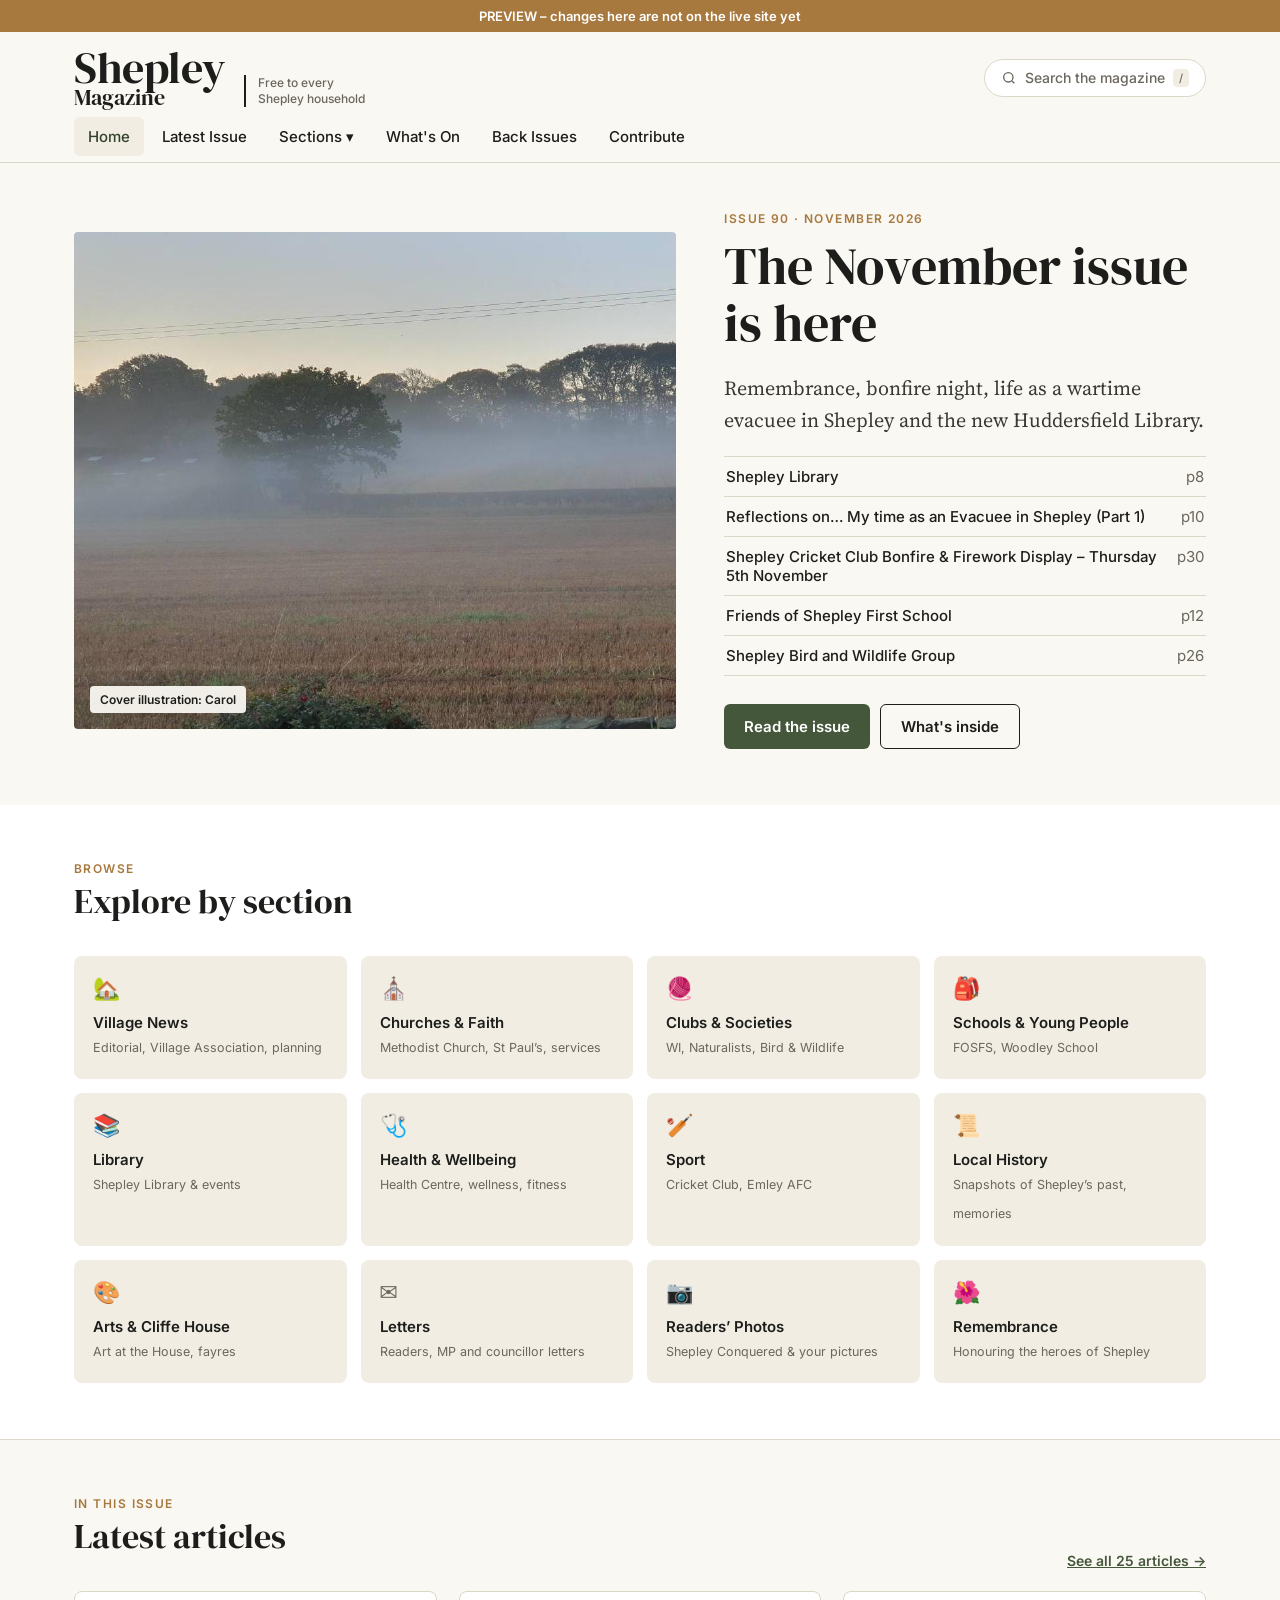
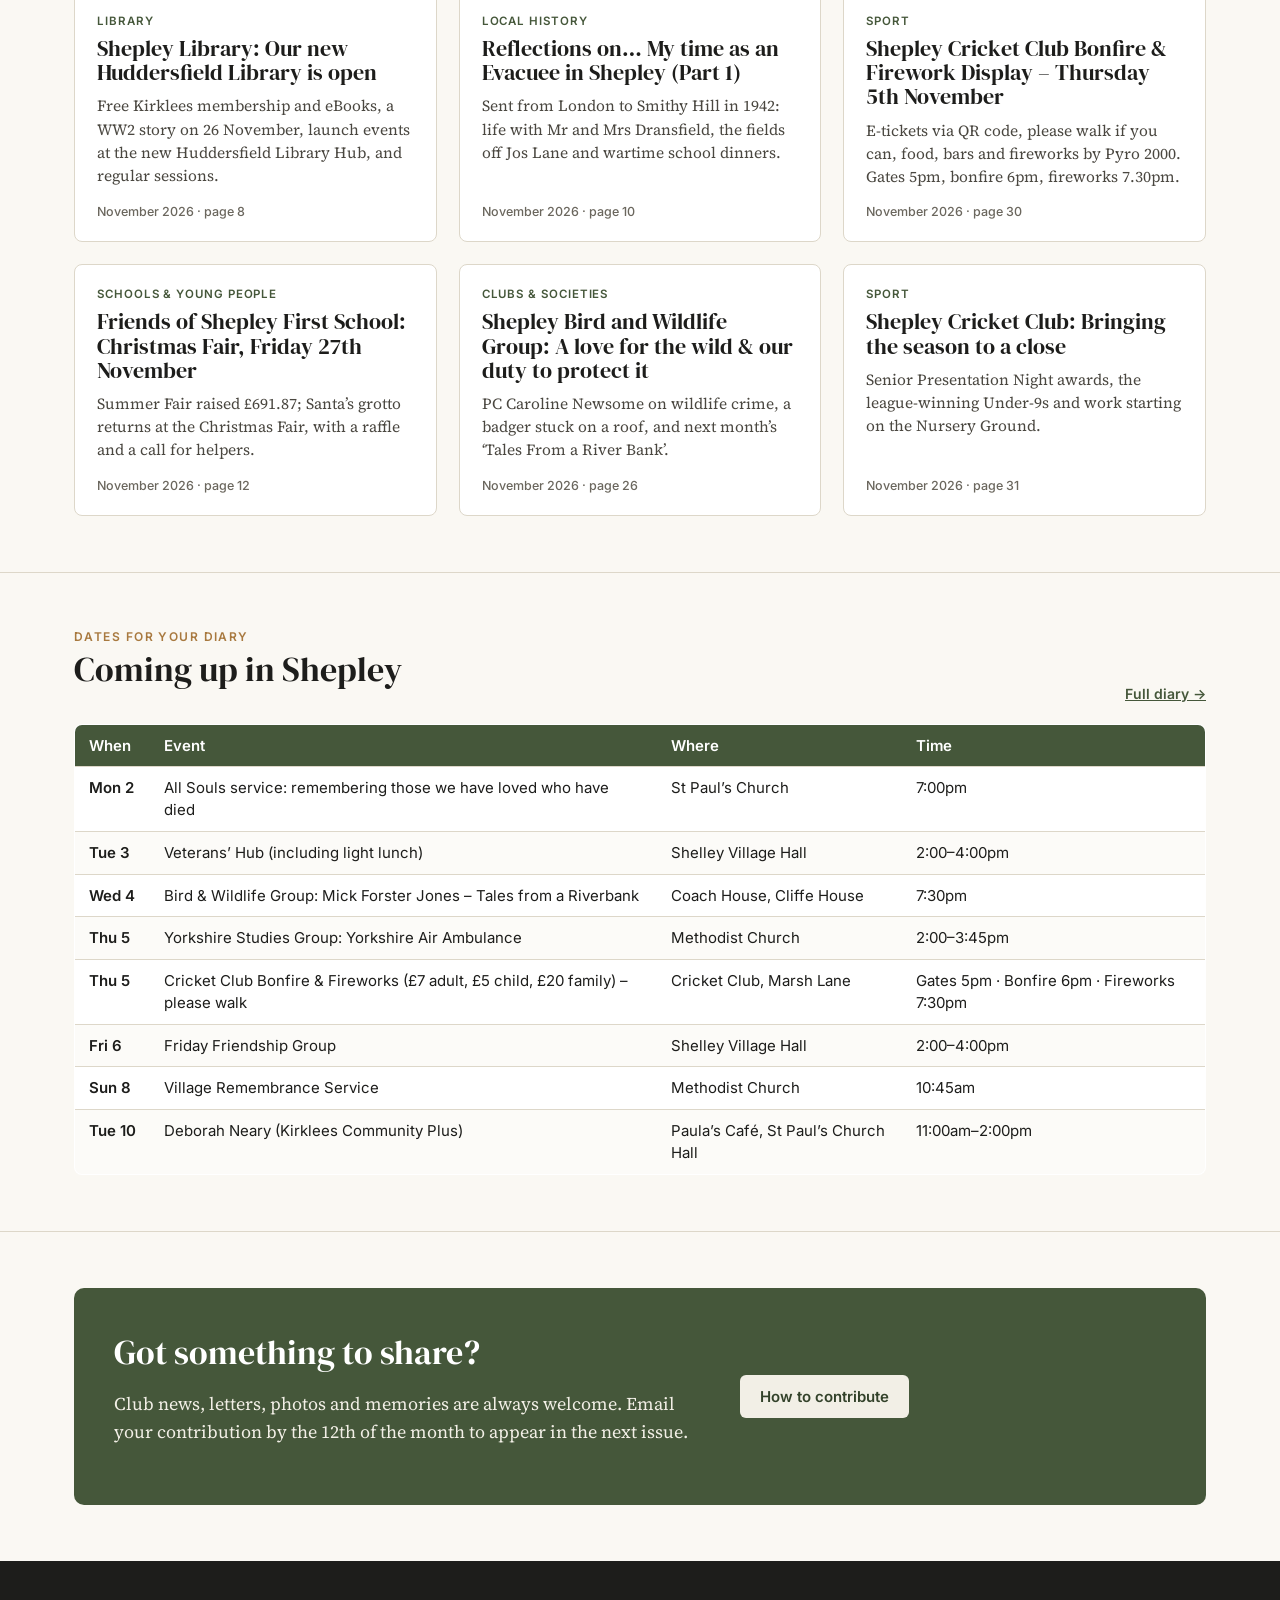
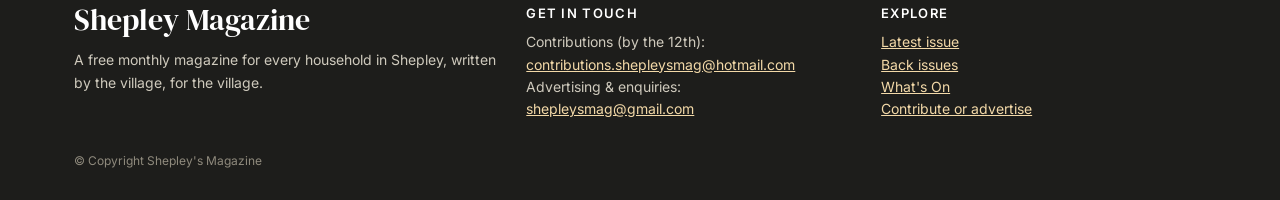
==== preview/index.html @ e67d082a "Launch the Shepley Magazine website with the November 2026 issue Co-Authored-By: Claude Opus 5.5 <no" ====
<!DOCTYPE html>
<html lang="en-GB">
<head>
<meta charset="utf-8">
<meta name="viewport" content="width=device-width, initial-scale=1">
<title>PREVIEW – Shepley Magazine</title>
<meta name="robots" content="noindex">
<meta name="description" content="Shepley Magazine – the free monthly magazine for every household in Shepley. Read the latest issue, browse by section, search every article and see what's on in the village.">
<link rel="preconnect" href="https://fonts.googleapis.com">
<link rel="preconnect" href="https://fonts.gstatic.com" crossorigin>
<link href="https://fonts.googleapis.com/css2?family=DM+Serif+Display&family=Source+Serif+4:opsz,wght@8..60,400;8..60,600&family=Inter:wght@400;500;600&display=swap" rel="stylesheet">
<link rel="stylesheet" href="../assets/site.css">
<script>window.SITE_BASE = '../'; window.SITE_PREVIEW = true;</script>
</head>
<body>
<a class="skip" href="#app">Skip to content</a>
<header class="site">
  <div class="wrap">
    <div class="head-row">
      <a class="mast" href="#home">
        <div class="name">Shepley<small>Magazine</small></div>
        <div class="meta">Free to every<br>Shepley household</div>
      </a>
      <div class="head-tools">
        <button class="search-btn" id="openSearch" aria-label="Search the magazine">
          <svg width="16" height="16" viewBox="0 0 24 24" fill="none" stroke="currentColor" stroke-width="2" aria-hidden="true"><circle cx="11" cy="11" r="7"/><path d="m20 20-3.5-3.5"/></svg>
          <span class="lbl">Search the magazine</span><kbd>/</kbd>
        </button>
        <button class="burger" id="burger" aria-label="Menu">☰</button>
      </div>
    </div>
    <nav class="main" id="nav" aria-label="Main">
      <a href="#home" data-r="home">Home</a>
      <a href="#latest-issue" data-r="latest-issue">Latest Issue</a>
      <div class="dd" id="dd">
        <button id="ddBtn" aria-expanded="false" aria-controls="ddPanel">Sections ▾</button>
        <div class="dd-panel" id="ddPanel"></div>
      </div>
      <a href="#whats-on" data-r="whats-on">What's On</a>
      <a href="#archive" data-r="archive">Back Issues</a>
      <a href="#contribute" data-r="contribute">Contribute</a>
    </nav>
  </div>
</header>

<main id="app"><div class="wrap" style="padding:80px 24px;font-family:Inter,sans-serif;color:#6b675e">Loading…</div></main>

<footer class="site" id="footer"></footer>

<div class="overlay" id="overlay" aria-hidden="true">
  <div class="sbox" role="dialog" aria-label="Search">
    <div class="top">
      <svg width="20" height="20" viewBox="0 0 24 24" fill="none" stroke="#6b675e" stroke-width="2" aria-hidden="true"><circle cx="11" cy="11" r="7"/><path d="m20 20-3.5-3.5"/></svg>
      <input id="q" placeholder="Search articles, clubs, events… e.g. bonfire, library, cricket" autocomplete="off" aria-label="Search">
      <button class="x" id="closeSearch">Esc</button>
    </div>
    <div class="sfilters" id="sfilters"></div>
    <div class="sresults" id="sresults"></div>
    <div class="shint">↑ ↓ to move · Enter to open · Searches every article and every page of every issue</div>
  </div>
</div>

<script src="../assets/site.js"></script>
</body>
</html>
---- assets/site.css ----
:root{
  --paper:#faf8f3; --paper2:#f1ede3; --ink:#1d1d1b; --muted:#6b675e; --line:#ddd7c9;
  --green:#45573a; --green-d:#33422a; --gold:#a8793f; --white:#fff;
  --serif:'DM Serif Display',Georgia,serif; --body:'Source Serif 4',Georgia,serif; --sans:'Inter',system-ui,sans-serif;
}
*{box-sizing:border-box}
html{scroll-behavior:smooth}
body{margin:0;background:var(--paper);color:var(--ink);font-family:var(--body);font-size:18px;line-height:1.6}
a{color:var(--green)}
img{max-width:100%;display:block}
.wrap{max-width:1180px;margin:0 auto;padding:0 24px}

/* Header */
header.site{background:var(--paper);border-bottom:1px solid var(--line);position:sticky;top:0;z-index:40}
.head-row{display:flex;align-items:center;justify-content:space-between;gap:20px;padding:16px 0 10px}
.mast{display:flex;align-items:flex-end;gap:18px;text-decoration:none;color:var(--ink)}
.mast .name{font-family:var(--serif);font-size:44px;line-height:.9;letter-spacing:-.5px}
.mast .name small{display:block;font-size:22px;letter-spacing:0}
.mast .meta{border-left:2px solid var(--ink);padding-left:12px;font:500 12px/1.35 var(--sans);color:var(--muted)}
.head-tools{display:flex;gap:10px;align-items:center}
.search-btn{display:flex;align-items:center;gap:8px;border:1px solid var(--line);background:var(--white);border-radius:999px;padding:9px 16px;font:500 14px var(--sans);color:var(--muted);cursor:pointer;min-width:220px}
.search-btn:hover{border-color:var(--green)}
.search-btn kbd{margin-left:auto;font:500 11px var(--sans);background:var(--paper2);border-radius:4px;padding:2px 6px}
.burger{display:none;border:1px solid var(--line);background:var(--white);border-radius:8px;padding:8px 10px;cursor:pointer}
nav.main{display:flex;gap:4px;padding-bottom:6px;font:500 15px var(--sans)}
nav.main > a, nav.main .dd > button{color:var(--ink);text-decoration:none;padding:10px 14px;border-radius:6px;background:none;border:0;font:inherit;cursor:pointer;display:flex;align-items:center;gap:6px}
nav.main > a:hover, nav.main .dd > button:hover, nav.main a.active{background:var(--paper2)}
nav.main a.active{color:var(--green-d)}
nav.main .dd > button.active{background:var(--paper2);color:var(--green-d)}
.dd{position:relative}
.dd-panel{display:none;position:absolute;left:0;top:100%;background:var(--white);border:1px solid var(--line);border-radius:10px;box-shadow:0 18px 40px rgba(0,0,0,.10);padding:18px;width:640px;grid-template-columns:1fr 1fr;gap:4px 18px;z-index:50}
.dd.open .dd-panel{display:grid}
.dd-panel a{display:block;text-decoration:none;color:var(--ink);padding:8px 10px;border-radius:6px}
.dd-panel a:hover{background:var(--paper2)}
.dd-panel a b{display:block;font:600 14px var(--sans)}
.dd-panel a span{display:block;font:400 12.5px/1.35 var(--sans);color:var(--muted)}

/* Generic */
main{min-height:70vh}
.eyebrow{font:600 12px var(--sans);letter-spacing:.12em;text-transform:uppercase;color:var(--gold)}
h1,h2,h3{font-family:var(--serif);font-weight:400;line-height:1.1;margin:.2em 0 .4em}
h1{font-size:52px} h2{font-size:34px} h3{font-size:23px}
.btn{display:inline-flex;align-items:center;gap:8px;background:var(--green);color:#fff;text-decoration:none;border:0;border-radius:6px;padding:12px 20px;font:600 15px var(--sans);cursor:pointer}
.btn:hover{background:var(--green-d)}
.btn.ghost{background:transparent;color:var(--ink);border:1px solid var(--ink)}
.btn.ghost:hover{background:var(--ink);color:#fff}
section.block{padding:56px 0;border-bottom:1px solid var(--line)}
.section-head{display:flex;justify-content:space-between;align-items:end;gap:20px;margin-bottom:22px}
.section-head a{font:600 14px var(--sans)}

/* Hero */
.hero{display:grid;grid-template-columns:1.25fr 1fr;gap:48px;align-items:center;padding:48px 0 56px}
.hero-img{position:relative;border-radius:4px;overflow:hidden;aspect-ratio:4/3.3;background:#ccc}
.hero-img img{width:100%;height:100%;object-fit:cover}
.hero-img .tag{position:absolute;left:16px;bottom:16px;background:rgba(250,248,243,.94);font:600 12px var(--sans);padding:6px 10px;border-radius:4px}
.hero p.lede{font-size:20px;color:#3b3934}
.featured{list-style:none;padding:0;margin:20px 0 28px;border-top:1px solid var(--line)}
.featured li{border-bottom:1px solid var(--line)}
.featured a{display:flex;justify-content:space-between;gap:12px;padding:10px 2px;text-decoration:none;color:var(--ink);font:500 15px var(--sans)}
.featured a:hover{color:var(--green)}
.featured em{font-style:normal;color:var(--muted);font-weight:400}
.hero .actions{display:flex;gap:10px;flex-wrap:wrap}

/* Cards */
.grid{display:grid;grid-template-columns:repeat(3,1fr);gap:22px}
.card{background:var(--white);border:1px solid var(--line);border-radius:8px;padding:22px;text-decoration:none;color:var(--ink);display:flex;flex-direction:column;gap:6px;transition:transform .15s, box-shadow .15s}
.card:hover{transform:translateY(-2px);box-shadow:0 10px 24px rgba(0,0,0,.07)}
.card .cat{font:600 11.5px var(--sans);letter-spacing:.08em;text-transform:uppercase;color:var(--green)}
.card h3{margin:2px 0 4px;font-size:22px}
.card p{margin:0;font-size:15.5px;color:#4a4740;line-height:1.5}
.card .foot{margin-top:auto;padding-top:10px;font:500 12.5px var(--sans);color:var(--muted)}
.sec-tiles{display:grid;grid-template-columns:repeat(4,1fr);gap:14px}
.sec-tile{background:var(--paper2);border-radius:8px;padding:18px;text-decoration:none;color:var(--ink);border:1px solid transparent}
.sec-tile:hover{border-color:var(--green);background:#ebe6d8}
.sec-tile .ico{font-size:22px}
.sec-tile b{display:block;font:600 15px var(--sans);margin-top:8px}
.sec-tile span{font:400 12.5px var(--sans);color:var(--muted)}

/* Diary */
table.diary{width:100%;border-collapse:collapse;font:400 15px/1.45 var(--sans);background:var(--white);border:1px solid var(--line);border-radius:8px;overflow:hidden}
.diary th{text-align:left;background:var(--green);color:#fff;font-weight:600;padding:10px 14px}
.diary td{padding:10px 14px;border-top:1px solid var(--line);vertical-align:top}
.diary td:first-child{white-space:nowrap;font-weight:600}
.diary tr:nth-child(even) td{background:#fcfbf8}
.tabs{display:flex;gap:6px;margin-bottom:16px}
.tabs button{font:600 14px var(--sans);border:1px solid var(--line);background:var(--white);padding:8px 14px;border-radius:999px;cursor:pointer}
.tabs button.on{background:var(--ink);color:#fff;border-color:var(--ink)}

/* Contribute band */
.band{background:var(--green);color:#f2efe6;border-radius:10px;padding:40px;display:grid;grid-template-columns:1.4fr 1fr;gap:30px;align-items:center}
.band h2{color:#fff}
.band .btn{background:#f2efe6;color:var(--green-d)}

/* Article */
.article{max-width:740px;margin:0 auto;padding:48px 0 70px}
.article .crumbs{font:500 13px var(--sans);color:var(--muted);margin-bottom:18px}
.article .crumbs a{color:var(--muted)}
.article h1{font-size:46px}
.article .byline{font:500 14px var(--sans);color:var(--muted);border-top:1px solid var(--line);border-bottom:1px solid var(--line);padding:10px 0;margin:14px 0 26px;display:flex;justify-content:space-between;gap:10px;flex-wrap:wrap}
.article .body p{margin:0 0 1.1em}
.article .pdf-note{background:var(--paper2);border-radius:8px;padding:16px 18px;font:400 14.5px/1.5 var(--sans);margin-top:30px;display:flex;justify-content:space-between;align-items:center;gap:16px;flex-wrap:wrap}
.chips{display:flex;flex-wrap:wrap;gap:6px;margin-top:20px}
.chip{font:500 12.5px var(--sans);background:var(--white);border:1px solid var(--line);padding:5px 10px;border-radius:999px;color:var(--ink);text-decoration:none;cursor:pointer}
.chip.on{background:var(--green);color:#fff;border-color:var(--green)}

/* Archive */
.issues{display:grid;grid-template-columns:repeat(4,1fr);gap:24px}
.issue{text-decoration:none;color:var(--ink)}
.issue .cov{aspect-ratio:612/859;background:var(--paper2);border:1px solid var(--line);border-radius:4px;overflow:hidden;display:flex;align-items:center;justify-content:center;font:500 13px var(--sans);color:var(--muted)}
.issue .cov img{width:100%;height:100%;object-fit:cover}
.issue b{display:block;margin-top:10px;font:600 15px var(--sans)}
.issue span{font:400 13px var(--sans);color:var(--muted)}

/* Search overlay */
.overlay{position:fixed;inset:0;background:rgba(29,29,27,.45);display:none;z-index:100;padding:6vh 16px}
.overlay.open{display:block}
.sbox{max-width:760px;margin:0 auto;background:var(--paper);border-radius:12px;box-shadow:0 30px 70px rgba(0,0,0,.3);overflow:hidden;display:flex;flex-direction:column;max-height:86vh}
.sbox .top{display:flex;align-items:center;gap:10px;padding:14px 18px;border-bottom:1px solid var(--line);background:var(--white)}
.sbox input{flex:1;border:0;outline:0;font:500 19px var(--sans);background:transparent;color:var(--ink)}
.sbox .x{border:0;background:var(--paper2);border-radius:6px;padding:6px 10px;font:600 12px var(--sans);cursor:pointer}
.sfilters{display:flex;gap:6px;flex-wrap:wrap;padding:12px 18px;border-bottom:1px solid var(--line)}
.sresults{overflow:auto;padding:8px 10px 14px}
.res{display:block;text-decoration:none;color:var(--ink);padding:12px 12px;border-radius:8px}
.res:hover,.res.sel{background:var(--paper2)}
.res .cat{font:600 11px var(--sans);letter-spacing:.08em;text-transform:uppercase;color:var(--green)}
.res b{display:block;font:600 16px var(--sans);margin:2px 0}
.res p{margin:0;font:400 14px/1.45 var(--sans);color:#555}
.res mark{background:#f3dfb4;color:inherit;padding:0 1px;border-radius:2px}
.sempty{padding:30px;text-align:center;font:400 15px var(--sans);color:var(--muted)}
.shint{padding:10px 18px;font:400 12px var(--sans);color:var(--muted);border-top:1px solid var(--line);background:var(--white)}

footer.site{background:var(--ink);color:#cfcabd;font:400 14px/1.6 var(--sans);padding:44px 0 30px;margin-top:0}
footer .cols{display:grid;grid-template-columns:1.3fr 1fr 1fr;gap:30px}
footer h4{font:600 13px var(--sans);letter-spacing:.1em;text-transform:uppercase;color:#fff;margin:0 0 10px}
footer a{color:#f3d9a8}
footer .small{margin-top:30px;font-size:12px;color:#8f8a7d}

@media (max-width:900px){
  .hero,.band{grid-template-columns:1fr}
  .grid{grid-template-columns:1fr 1fr}
  .sec-tiles,.issues{grid-template-columns:1fr 1fr}
  footer .cols{grid-template-columns:1fr}
  h1{font-size:40px}
  nav.main{display:none;flex-direction:column;padding:8px 0 14px}
  nav.main.open{display:flex}
  .dd-panel{position:static;width:auto;grid-template-columns:1fr;box-shadow:none;border:0;padding:0 0 0 10px}
  .burger{display:block}
  .search-btn{min-width:0}
  .search-btn .lbl,.search-btn kbd{display:none}
  .mast .meta{display:none}
}
@media (max-width:560px){ .grid{grid-template-columns:1fr} .mast .name{font-size:36px} .diary td:nth-child(3){display:none} }

/* Real-site additions */
.issue-layout{display:grid;grid-template-columns:280px 1fr;gap:44px}
.cov-missing{display:flex;align-items:center;justify-content:center;height:100%;font:500 13px var(--sans);color:var(--muted);text-align:center;padding:10px}
.hero-img.no-photo{background:linear-gradient(135deg,#d9d2bf,#b8ad92)}
.res .pg{font:500 11px var(--sans);color:var(--muted);margin-left:6px;text-transform:none;letter-spacing:0}
.skip{position:absolute;left:-999px}.skip:focus{left:10px;top:10px;background:#fff;padding:8px 12px;z-index:999}
@media(max-width:800px){.issue-layout{grid-template-columns:1fr}}
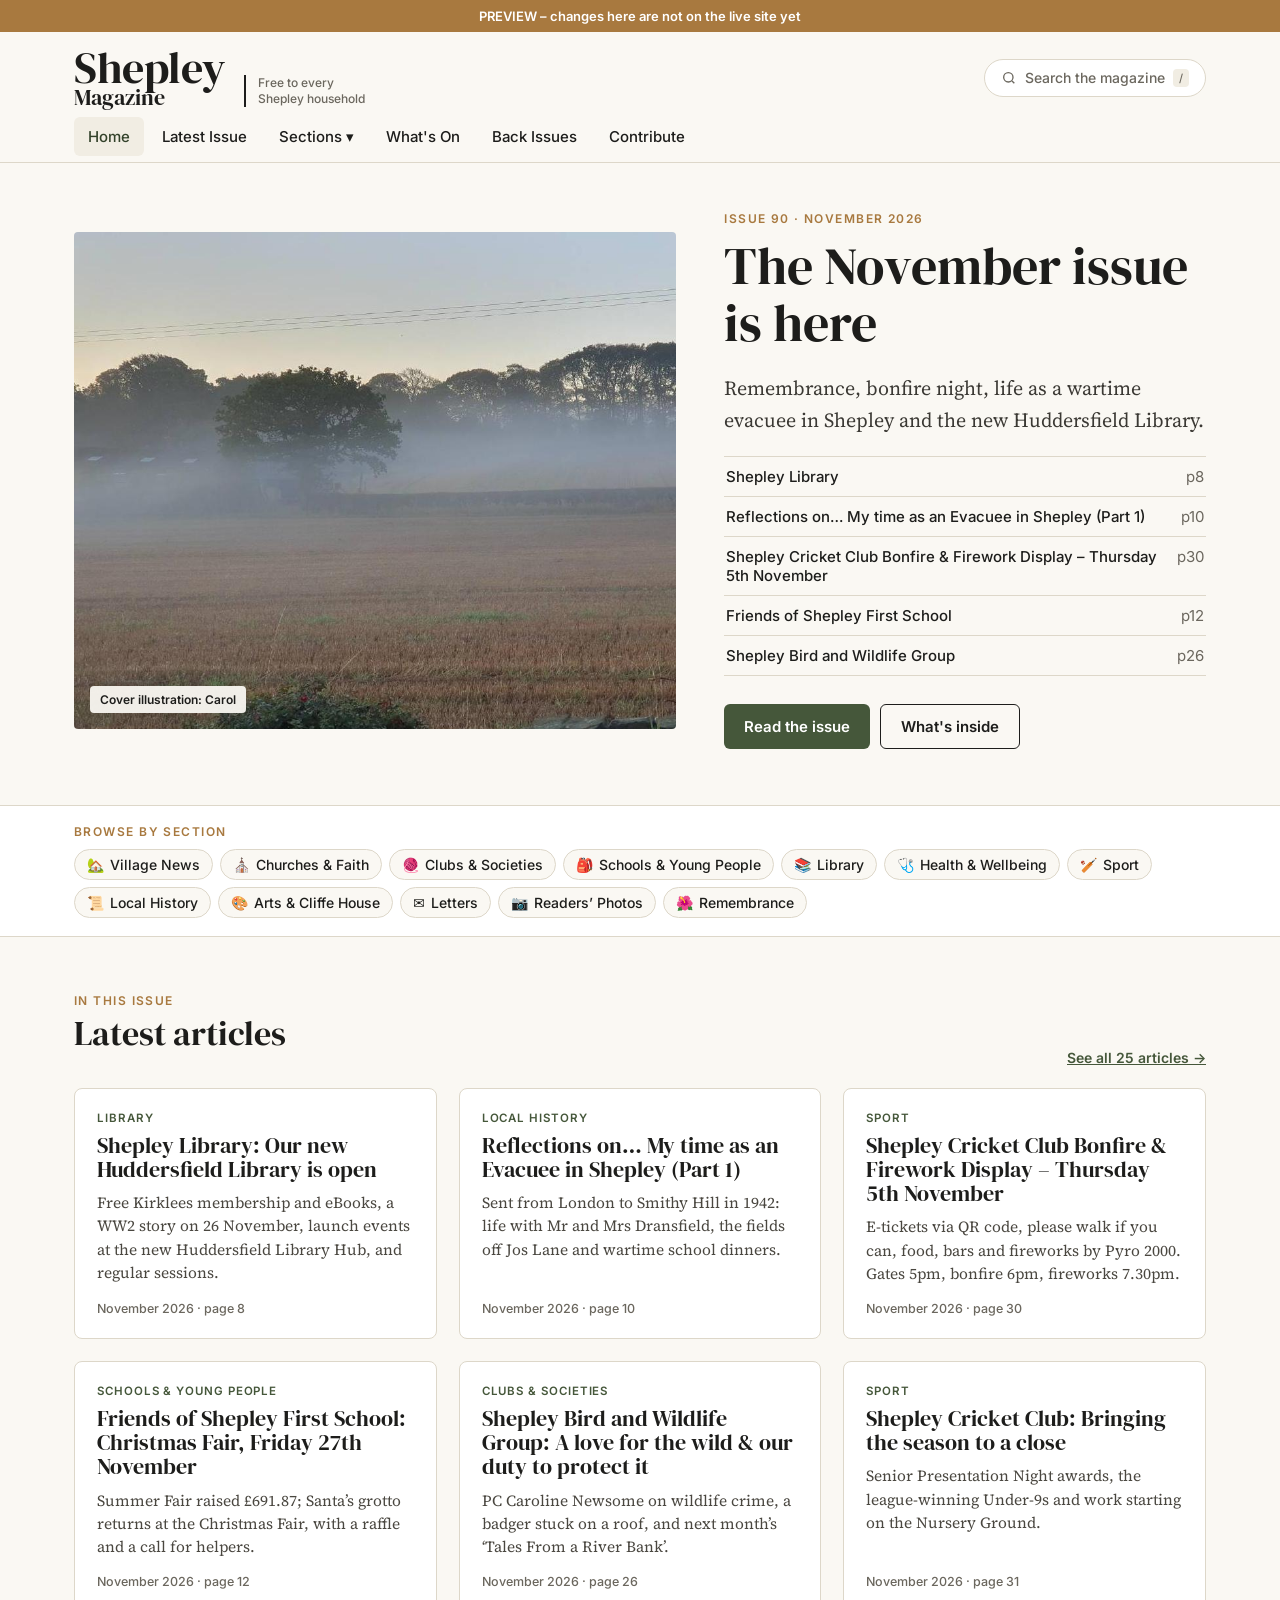
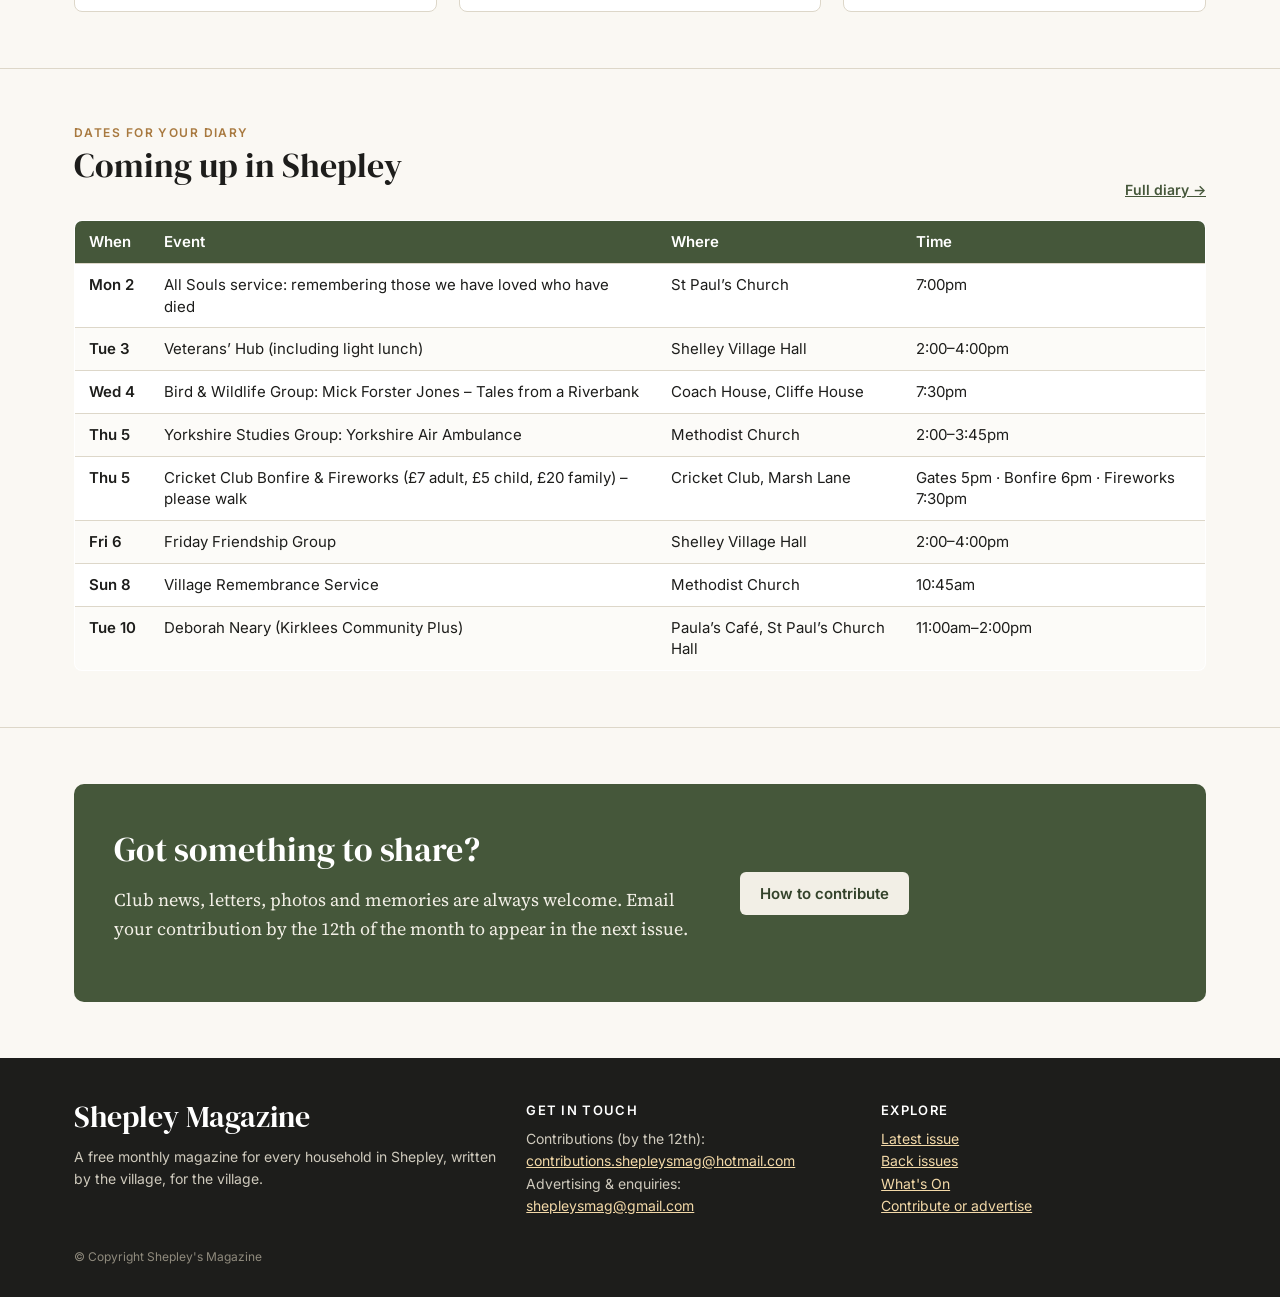
==== commit 6dba23cb: "Preview: compact 'Browse by section' strip on the home page Co-Authored-By: Claude Opus 5.5 <noreply" ====
--- a/preview/index.html
+++ b/preview/index.html
@@ -9,7 +9,7 @@
 <link rel="preconnect" href="https://fonts.googleapis.com">
 <link rel="preconnect" href="https://fonts.gstatic.com" crossorigin>
 <link href="https://fonts.googleapis.com/css2?family=DM+Serif+Display&family=Source+Serif+4:opsz,wght@8..60,400;8..60,600&family=Inter:wght@400;500;600&display=swap" rel="stylesheet">
-<link rel="stylesheet" href="../assets/site.css">
+<link rel="stylesheet" href="assets/site.css">
 <script>window.SITE_BASE = '../'; window.SITE_PREVIEW = true;</script>
 </head>
 <body>
@@ -60,6 +60,6 @@
   </div>
 </div>
 
-<script src="../assets/site.js"></script>
+<script src="assets/site.js"></script>
 </body>
 </html>
--- a/preview/assets/site.css
+++ b/preview/assets/site.css
@@ -0,0 +1,171 @@
+:root{
+  --paper:#faf8f3; --paper2:#f1ede3; --ink:#1d1d1b; --muted:#6b675e; --line:#ddd7c9;
+  --green:#45573a; --green-d:#33422a; --gold:#a8793f; --white:#fff;
+  --serif:'DM Serif Display',Georgia,serif; --body:'Source Serif 4',Georgia,serif; --sans:'Inter',system-ui,sans-serif;
+}
+*{box-sizing:border-box}
+html{scroll-behavior:smooth}
+body{margin:0;background:var(--paper);color:var(--ink);font-family:var(--body);font-size:18px;line-height:1.6}
+a{color:var(--green)}
+img{max-width:100%;display:block}
+.wrap{max-width:1180px;margin:0 auto;padding:0 24px}
+
+/* Header */
+header.site{background:var(--paper);border-bottom:1px solid var(--line);position:sticky;top:0;z-index:40}
+.head-row{display:flex;align-items:center;justify-content:space-between;gap:20px;padding:16px 0 10px}
+.mast{display:flex;align-items:flex-end;gap:18px;text-decoration:none;color:var(--ink)}
+.mast .name{font-family:var(--serif);font-size:44px;line-height:.9;letter-spacing:-.5px}
+.mast .name small{display:block;font-size:22px;letter-spacing:0}
+.mast .meta{border-left:2px solid var(--ink);padding-left:12px;font:500 12px/1.35 var(--sans);color:var(--muted)}
+.head-tools{display:flex;gap:10px;align-items:center}
+.search-btn{display:flex;align-items:center;gap:8px;border:1px solid var(--line);background:var(--white);border-radius:999px;padding:9px 16px;font:500 14px var(--sans);color:var(--muted);cursor:pointer;min-width:220px}
+.search-btn:hover{border-color:var(--green)}
+.search-btn kbd{margin-left:auto;font:500 11px var(--sans);background:var(--paper2);border-radius:4px;padding:2px 6px}
+.burger{display:none;border:1px solid var(--line);background:var(--white);border-radius:8px;padding:8px 10px;cursor:pointer}
+nav.main{display:flex;gap:4px;padding-bottom:6px;font:500 15px var(--sans)}
+nav.main > a, nav.main .dd > button{color:var(--ink);text-decoration:none;padding:10px 14px;border-radius:6px;background:none;border:0;font:inherit;cursor:pointer;display:flex;align-items:center;gap:6px}
+nav.main > a:hover, nav.main .dd > button:hover, nav.main a.active{background:var(--paper2)}
+nav.main a.active{color:var(--green-d)}
+nav.main .dd > button.active{background:var(--paper2);color:var(--green-d)}
+.dd{position:relative}
+.dd-panel{display:none;position:absolute;left:0;top:100%;background:var(--white);border:1px solid var(--line);border-radius:10px;box-shadow:0 18px 40px rgba(0,0,0,.10);padding:18px;width:640px;grid-template-columns:1fr 1fr;gap:4px 18px;z-index:50}
+.dd.open .dd-panel{display:grid}
+.dd-panel a{display:block;text-decoration:none;color:var(--ink);padding:8px 10px;border-radius:6px}
+.dd-panel a:hover{background:var(--paper2)}
+.dd-panel a b{display:block;font:600 14px var(--sans)}
+.dd-panel a span{display:block;font:400 12.5px/1.35 var(--sans);color:var(--muted)}
+
+/* Generic */
+main{min-height:70vh}
+.eyebrow{font:600 12px var(--sans);letter-spacing:.12em;text-transform:uppercase;color:var(--gold)}
+h1,h2,h3{font-family:var(--serif);font-weight:400;line-height:1.1;margin:.2em 0 .4em}
+h1{font-size:52px} h2{font-size:34px} h3{font-size:23px}
+.btn{display:inline-flex;align-items:center;gap:8px;background:var(--green);color:#fff;text-decoration:none;border:0;border-radius:6px;padding:12px 20px;font:600 15px var(--sans);cursor:pointer}
+.btn:hover{background:var(--green-d)}
+.btn.ghost{background:transparent;color:var(--ink);border:1px solid var(--ink)}
+.btn.ghost:hover{background:var(--ink);color:#fff}
+section.block{padding:56px 0;border-bottom:1px solid var(--line)}
+.section-head{display:flex;justify-content:space-between;align-items:end;gap:20px;margin-bottom:22px}
+.section-head a{font:600 14px var(--sans)}
+
+/* Hero */
+.hero{display:grid;grid-template-columns:1.25fr 1fr;gap:48px;align-items:center;padding:48px 0 56px}
+.hero-img{position:relative;border-radius:4px;overflow:hidden;aspect-ratio:4/3.3;background:#ccc}
+.hero-img img{width:100%;height:100%;object-fit:cover}
+.hero-img .tag{position:absolute;left:16px;bottom:16px;background:rgba(250,248,243,.94);font:600 12px var(--sans);padding:6px 10px;border-radius:4px}
+.hero p.lede{font-size:20px;color:#3b3934}
+.featured{list-style:none;padding:0;margin:20px 0 28px;border-top:1px solid var(--line)}
+.featured li{border-bottom:1px solid var(--line)}
+.featured a{display:flex;justify-content:space-between;gap:12px;padding:10px 2px;text-decoration:none;color:var(--ink);font:500 15px var(--sans)}
+.featured a:hover{color:var(--green)}
+.featured em{font-style:normal;color:var(--muted);font-weight:400}
+.hero .actions{display:flex;gap:10px;flex-wrap:wrap}
+
+/* Cards */
+.grid{display:grid;grid-template-columns:repeat(3,1fr);gap:22px}
+.card{background:var(--white);border:1px solid var(--line);border-radius:8px;padding:22px;text-decoration:none;color:var(--ink);display:flex;flex-direction:column;gap:6px;transition:transform .15s, box-shadow .15s}
+.card:hover{transform:translateY(-2px);box-shadow:0 10px 24px rgba(0,0,0,.07)}
+.card .cat{font:600 11.5px var(--sans);letter-spacing:.08em;text-transform:uppercase;color:var(--green)}
+.card h3{margin:2px 0 4px;font-size:22px}
+.card p{margin:0;font-size:15.5px;color:#4a4740;line-height:1.5}
+.card .foot{margin-top:auto;padding-top:10px;font:500 12.5px var(--sans);color:var(--muted)}
+.sec-tiles{display:grid;grid-template-columns:repeat(4,1fr);gap:14px}
+.sec-tile{background:var(--paper2);border-radius:8px;padding:18px;text-decoration:none;color:var(--ink);border:1px solid transparent}
+.sec-tile:hover{border-color:var(--green);background:#ebe6d8}
+.sec-tile .ico{font-size:22px}
+.sec-tile b{display:block;font:600 15px var(--sans);margin-top:8px}
+.sec-tile span{font:400 12.5px var(--sans);color:var(--muted)}
+
+/* Diary */
+table.diary{width:100%;border-collapse:collapse;font:400 15px/1.45 var(--sans);background:var(--white);border:1px solid var(--line);border-radius:8px;overflow:hidden}
+.diary th{text-align:left;background:var(--green);color:#fff;font-weight:600;padding:10px 14px}
+.diary td{padding:10px 14px;border-top:1px solid var(--line);vertical-align:top}
+.diary td:first-child{white-space:nowrap;font-weight:600}
+.diary tr:nth-child(even) td{background:#fcfbf8}
+.tabs{display:flex;gap:6px;margin-bottom:16px}
+.tabs button{font:600 14px var(--sans);border:1px solid var(--line);background:var(--white);padding:8px 14px;border-radius:999px;cursor:pointer}
+.tabs button.on{background:var(--ink);color:#fff;border-color:var(--ink)}
+
+/* Contribute band */
+.band{background:var(--green);color:#f2efe6;border-radius:10px;padding:40px;display:grid;grid-template-columns:1.4fr 1fr;gap:30px;align-items:center}
+.band h2{color:#fff}
+.band .btn{background:#f2efe6;color:var(--green-d)}
+
+/* Article */
+.article{max-width:740px;margin:0 auto;padding:48px 0 70px}
+.article .crumbs{font:500 13px var(--sans);color:var(--muted);margin-bottom:18px}
+.article .crumbs a{color:var(--muted)}
+.article h1{font-size:46px}
+.article .byline{font:500 14px var(--sans);color:var(--muted);border-top:1px solid var(--line);border-bottom:1px solid var(--line);padding:10px 0;margin:14px 0 26px;display:flex;justify-content:space-between;gap:10px;flex-wrap:wrap}
+.article .body p{margin:0 0 1.1em}
+.article .pdf-note{background:var(--paper2);border-radius:8px;padding:16px 18px;font:400 14.5px/1.5 var(--sans);margin-top:30px;display:flex;justify-content:space-between;align-items:center;gap:16px;flex-wrap:wrap}
+.chips{display:flex;flex-wrap:wrap;gap:6px;margin-top:20px}
+.chip{font:500 12.5px var(--sans);background:var(--white);border:1px solid var(--line);padding:5px 10px;border-radius:999px;color:var(--ink);text-decoration:none;cursor:pointer}
+.chip.on{background:var(--green);color:#fff;border-color:var(--green)}
+
+/* Archive */
+.issues{display:grid;grid-template-columns:repeat(4,1fr);gap:24px}
+.issue{text-decoration:none;color:var(--ink)}
+.issue .cov{aspect-ratio:612/859;background:var(--paper2);border:1px solid var(--line);border-radius:4px;overflow:hidden;display:flex;align-items:center;justify-content:center;font:500 13px var(--sans);color:var(--muted)}
+.issue .cov img{width:100%;height:100%;object-fit:cover}
+.issue b{display:block;margin-top:10px;font:600 15px var(--sans)}
+.issue span{font:400 13px var(--sans);color:var(--muted)}
+
+/* Search overlay */
+.overlay{position:fixed;inset:0;background:rgba(29,29,27,.45);display:none;z-index:100;padding:6vh 16px}
+.overlay.open{display:block}
+.sbox{max-width:760px;margin:0 auto;background:var(--paper);border-radius:12px;box-shadow:0 30px 70px rgba(0,0,0,.3);overflow:hidden;display:flex;flex-direction:column;max-height:86vh}
+.sbox .top{display:flex;align-items:center;gap:10px;padding:14px 18px;border-bottom:1px solid var(--line);background:var(--white)}
+.sbox input{flex:1;border:0;outline:0;font:500 19px var(--sans);background:transparent;color:var(--ink)}
+.sbox .x{border:0;background:var(--paper2);border-radius:6px;padding:6px 10px;font:600 12px var(--sans);cursor:pointer}
+.sfilters{display:flex;gap:6px;flex-wrap:wrap;padding:12px 18px;border-bottom:1px solid var(--line)}
+.sresults{overflow:auto;padding:8px 10px 14px}
+.res{display:block;text-decoration:none;color:var(--ink);padding:12px 12px;border-radius:8px}
+.res:hover,.res.sel{background:var(--paper2)}
+.res .cat{font:600 11px var(--sans);letter-spacing:.08em;text-transform:uppercase;color:var(--green)}
+.res b{display:block;font:600 16px var(--sans);margin:2px 0}
+.res p{margin:0;font:400 14px/1.45 var(--sans);color:#555}
+.res mark{background:#f3dfb4;color:inherit;padding:0 1px;border-radius:2px}
+.sempty{padding:30px;text-align:center;font:400 15px var(--sans);color:var(--muted)}
+.shint{padding:10px 18px;font:400 12px var(--sans);color:var(--muted);border-top:1px solid var(--line);background:var(--white)}
+
+footer.site{background:var(--ink);color:#cfcabd;font:400 14px/1.6 var(--sans);padding:44px 0 30px;margin-top:0}
+footer .cols{display:grid;grid-template-columns:1.3fr 1fr 1fr;gap:30px}
+footer h4{font:600 13px var(--sans);letter-spacing:.1em;text-transform:uppercase;color:#fff;margin:0 0 10px}
+footer a{color:#f3d9a8}
+footer .small{margin-top:30px;font-size:12px;color:#8f8a7d}
+
+@media (max-width:900px){
+  .hero,.band{grid-template-columns:1fr}
+  .grid{grid-template-columns:1fr 1fr}
+  .sec-tiles,.issues{grid-template-columns:1fr 1fr}
+  footer .cols{grid-template-columns:1fr}
+  h1{font-size:40px}
+  nav.main{display:none;flex-direction:column;padding:8px 0 14px}
+  nav.main.open{display:flex}
+  .dd-panel{position:static;width:auto;grid-template-columns:1fr;box-shadow:none;border:0;padding:0 0 0 10px}
+  .burger{display:block}
+  .search-btn{min-width:0}
+  .search-btn .lbl,.search-btn kbd{display:none}
+  .mast .meta{display:none}
+}
+@media (max-width:560px){ .grid{grid-template-columns:1fr} .mast .name{font-size:36px} .diary td:nth-child(3){display:none} }
+
+/* Real-site additions */
+.issue-layout{display:grid;grid-template-columns:280px 1fr;gap:44px}
+.cov-missing{display:flex;align-items:center;justify-content:center;height:100%;font:500 13px var(--sans);color:var(--muted);text-align:center;padding:10px}
+.hero-img.no-photo{background:linear-gradient(135deg,#d9d2bf,#b8ad92)}
+.res .pg{font:500 11px var(--sans);color:var(--muted);margin-left:6px;text-transform:none;letter-spacing:0}
+.skip{position:absolute;left:-999px}.skip:focus{left:10px;top:10px;background:#fff;padding:8px 12px;z-index:999}
+@media(max-width:800px){.issue-layout{grid-template-columns:1fr}}
+
+
+/* Compact section strip (home page) */
+.sec-strip{background:var(--white);border-top:1px solid var(--line);border-bottom:1px solid var(--line);padding:18px 0}
+.sec-strip .wrap{display:flex;flex-direction:column;align-items:flex-start;gap:10px}
+.sec-strip-label{font:600 12px var(--sans);letter-spacing:.12em;text-transform:uppercase;color:var(--gold);white-space:nowrap}
+.sec-chips{display:flex;flex-wrap:wrap;gap:7px}
+.sec-chip{display:inline-flex;align-items:center;gap:6px;font:500 14px var(--sans);color:var(--ink);text-decoration:none;background:var(--paper);border:1px solid var(--line);border-radius:999px;padding:6px 12px;transition:border-color .15s,background .15s}
+.sec-chip:hover{border-color:var(--green);background:var(--paper2);color:var(--green-d)}
+@media(max-width:600px){.sec-chip{font-size:13px;padding:5px 10px}.sec-chips{gap:6px}}
+@media(max-width:600px){.section-head{flex-direction:column;align-items:flex-start;gap:6px}}
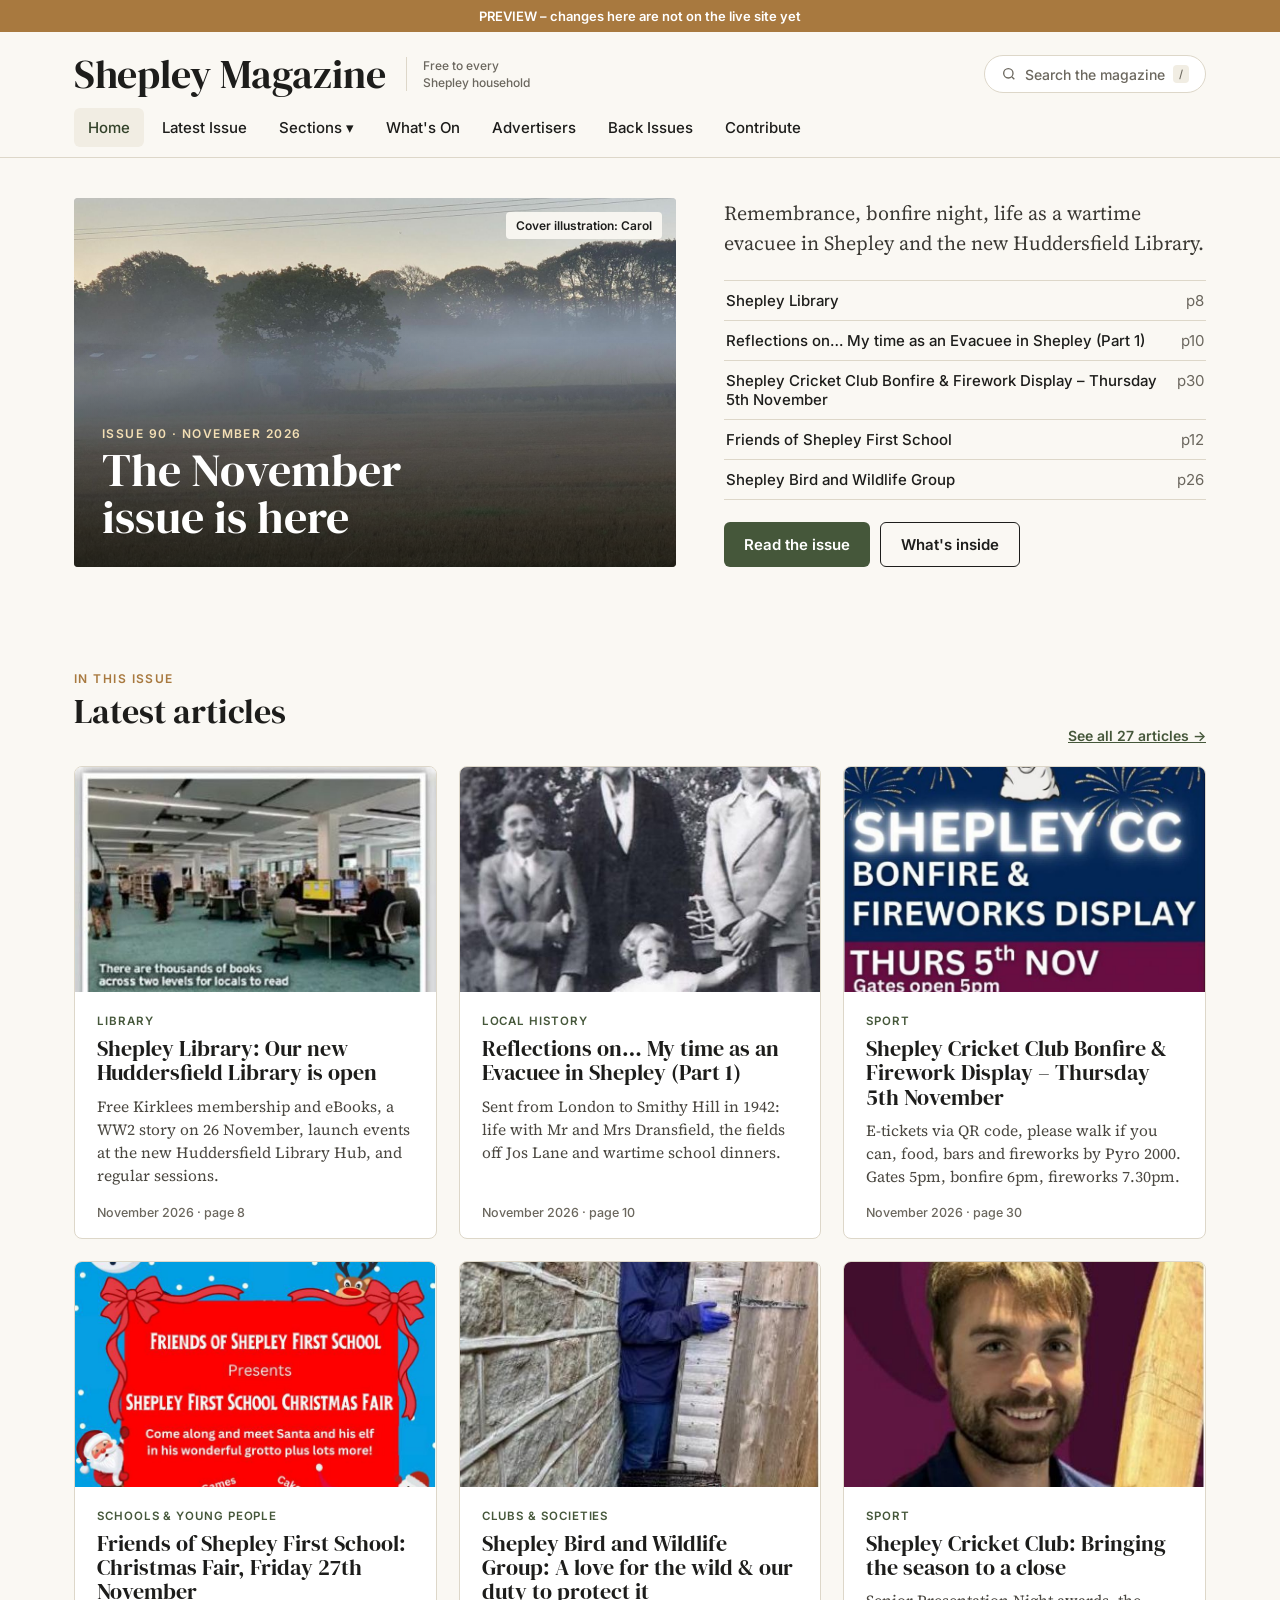
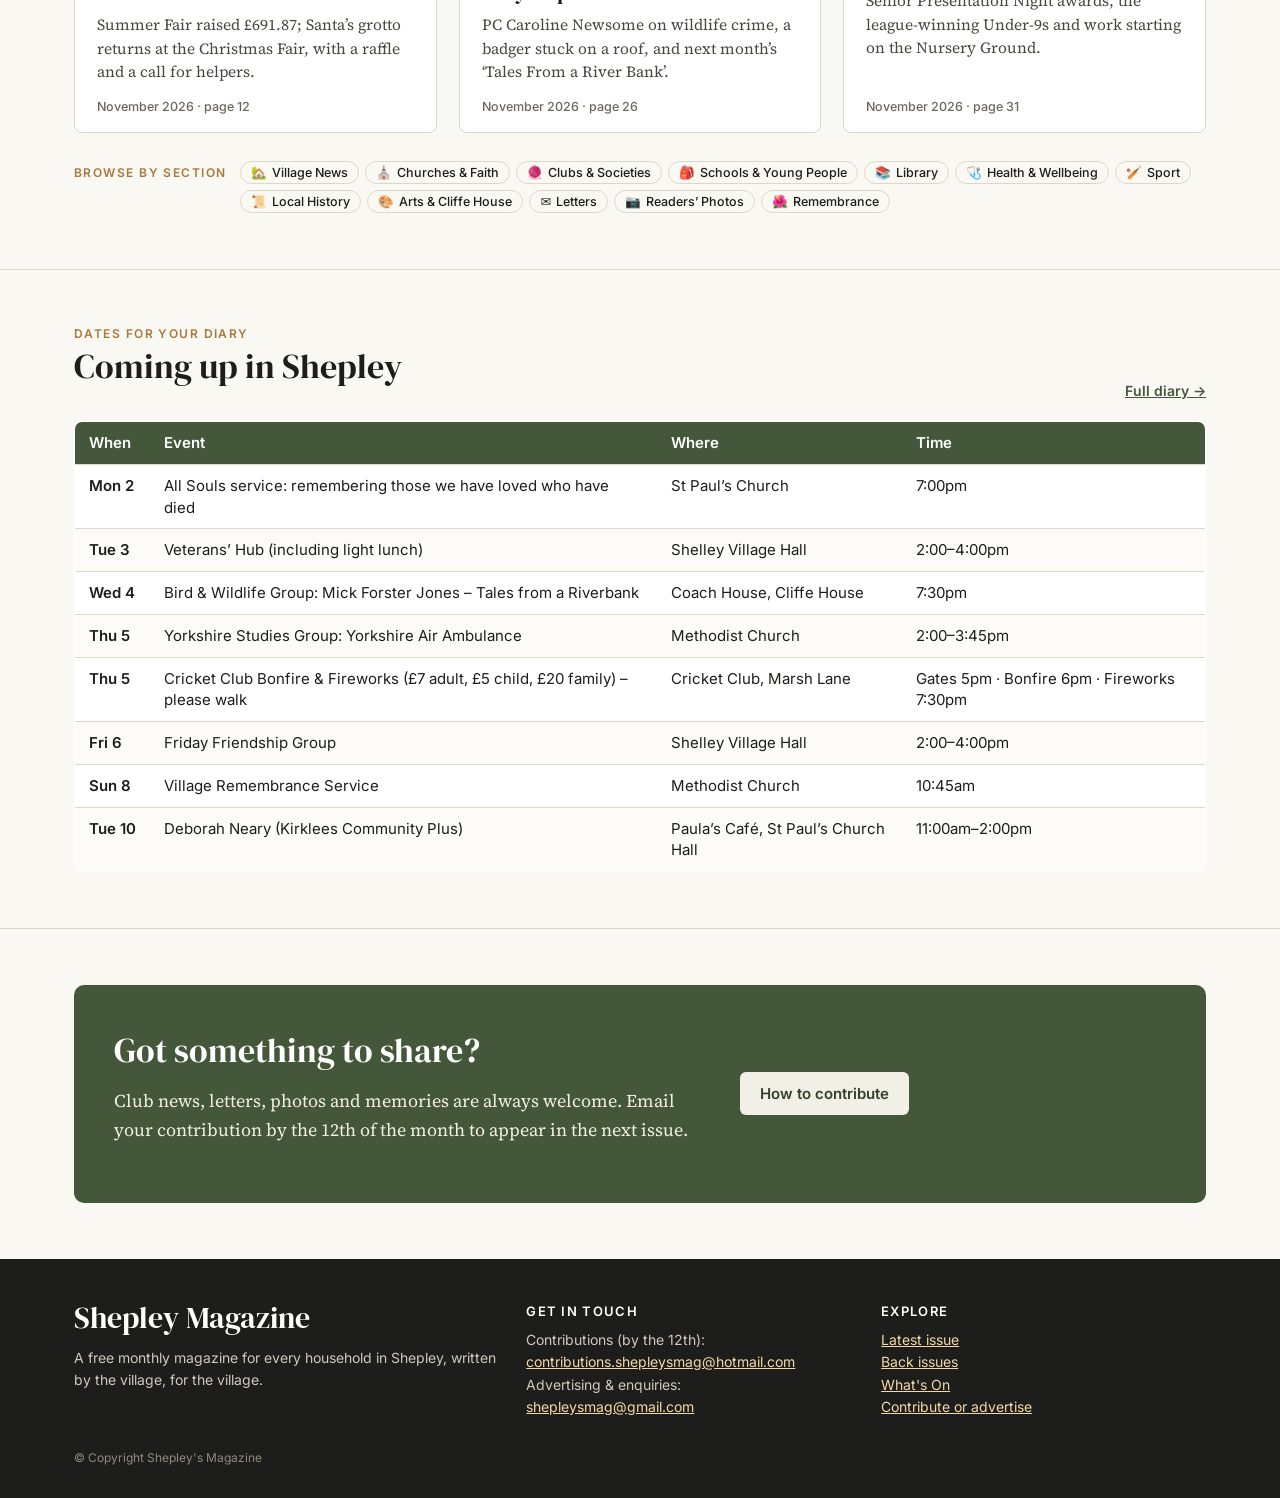
==== commit 42c4a4d2: "Preview: Advertisers page in the menu with every advert page, searchable Co-Authored-By: Claude Opus" ====
--- a/preview/index.html
+++ b/preview/index.html
@@ -37,6 +37,7 @@
         <div class="dd-panel" id="ddPanel"></div>
       </div>
       <a href="#whats-on" data-r="whats-on">What's On</a>
+      <a href="#advertisers" data-r="advertisers">Advertisers</a>
       <a href="#archive" data-r="archive">Back Issues</a>
       <a href="#contribute" data-r="contribute">Contribute</a>
     </nav>
--- a/preview/assets/site.css
+++ b/preview/assets/site.css
@@ -161,11 +161,89 @@
 
 
 /* Compact section strip (home page) */
-.sec-strip{background:var(--white);border-top:1px solid var(--line);border-bottom:1px solid var(--line);padding:18px 0}
-.sec-strip .wrap{display:flex;flex-direction:column;align-items:flex-start;gap:10px}
+.sec-strip{display:flex;align-items:baseline;gap:14px;margin-top:28px}
 .sec-strip-label{font:600 12px var(--sans);letter-spacing:.12em;text-transform:uppercase;color:var(--gold);white-space:nowrap}
-.sec-chips{display:flex;flex-wrap:wrap;gap:7px}
-.sec-chip{display:inline-flex;align-items:center;gap:6px;font:500 14px var(--sans);color:var(--ink);text-decoration:none;background:var(--paper);border:1px solid var(--line);border-radius:999px;padding:6px 12px;transition:border-color .15s,background .15s}
+.sec-chips{display:flex;flex-wrap:wrap;gap:6px}
+.sec-chip{display:inline-flex;align-items:center;gap:5px;font:500 12.5px var(--sans);color:var(--ink);text-decoration:none;background:var(--paper);border:1px solid var(--line);border-radius:999px;padding:3px 10px;transition:border-color .15s,background .15s}
 .sec-chip:hover{border-color:var(--green);background:var(--paper2);color:var(--green-d)}
-@media(max-width:600px){.sec-chip{font-size:13px;padding:5px 10px}.sec-chips{gap:6px}}
+@media(max-width:900px){.sec-strip{flex-direction:column;gap:8px}}
 @media(max-width:600px){.section-head{flex-direction:column;align-items:flex-start;gap:6px}}
+
+/* Photos */
+.card.has-img{padding:0;overflow:hidden}
+.card.has-img > *:not(.card-img){margin-left:22px;margin-right:22px}
+.card.has-img .cat{margin-top:16px}
+.card.has-img .foot{margin-bottom:18px}
+.card-img{display:block;aspect-ratio:16/10;overflow:hidden;background:var(--paper2)}
+.card-img img{width:100%;height:100%;object-fit:cover;transition:transform .3s}
+.card:hover .card-img img{transform:scale(1.03)}
+.article figure{margin:0}
+.article .hero-fig{margin:0 0 28px}
+.article .hero-fig img{width:100%;max-height:520px;object-fit:cover;border-radius:6px}
+.article figcaption{font:400 13px/1.45 var(--sans);color:var(--muted);margin-top:6px}
+.article .zoom{all:unset;cursor:zoom-in;display:block;width:100%}
+.article .zoom img{display:block;width:100%}
+.gallery{display:grid;grid-template-columns:repeat(auto-fill,minmax(200px,1fr));gap:14px;margin:30px 0 10px}
+.gallery img{aspect-ratio:4/3;object-fit:cover;border-radius:6px}
+.gallery.big{grid-template-columns:repeat(auto-fill,minmax(300px,1fr))}
+.gallery.big img{aspect-ratio:auto;max-height:420px;object-fit:cover}
+.article .body h3{font-size:25px;margin:1.4em 0 .4em}
+.article .body ul{padding-left:22px;margin:0 0 1.1em}
+.article .body li{margin:.25em 0}
+.article .body .signoff{font-style:italic;color:var(--muted);text-align:right}
+.article .body a{word-break:break-word}
+#lightbox{position:fixed;inset:0;background:rgba(20,20,18,.92);z-index:300;display:none;align-items:center;justify-content:center;padding:30px}
+#lightbox.open{display:flex}
+#lightbox figure{margin:0;max-width:92vw;max-height:88vh;text-align:center}
+#lightbox img{max-width:92vw;max-height:80vh;object-fit:contain;border-radius:4px}
+#lightbox figcaption{color:#e9e5da;font:400 14px var(--sans);margin-top:10px}
+#lightbox button{position:absolute;background:rgba(255,255,255,.12);color:#fff;border:0;border-radius:50%;width:46px;height:46px;font-size:28px;line-height:1;cursor:pointer}
+#lightbox .lb-x{top:18px;right:18px}
+#lightbox .lb-prev{left:18px;top:50%;transform:translateY(-50%)}
+#lightbox .lb-next{right:18px;top:50%;transform:translateY(-50%)}
+.card-img img{object-position:center 30%}
+@media(max-width:600px){.article .hero-fig img{max-height:340px}.gallery{grid-template-columns:1fr 1fr;gap:10px}.gallery.big{grid-template-columns:1fr}}
+
+/* Tidier header: masthead on one line */
+.head-row{padding:22px 0 14px}
+.mast{align-items:center;gap:20px}
+.mast .name{font-size:40px;line-height:1;letter-spacing:-.3px;white-space:nowrap}
+.mast .name small{display:inline;font-size:inherit;margin-left:.22em}
+.mast .meta{border-left:1px solid var(--line);padding-left:16px;line-height:1.45}
+nav.main{padding-bottom:10px}
+@media(max-width:900px){.mast .name{font-size:30px}.head-row{padding:16px 0 12px}}
+@media(max-width:420px){.mast .name{font-size:26px}}
+
+/* Hero: heading over the photo, side column matches photo height */
+.hero2{align-items:stretch}
+.hero2 .hero-img{aspect-ratio:auto;height:100%;min-height:440px}
+.hero2 .hero-img::after{content:"";position:absolute;inset:0;background:linear-gradient(0deg,rgba(15,18,12,.78) 0%,rgba(15,18,12,.35) 38%,rgba(15,18,12,0) 62%);pointer-events:none}
+.hero2 .hero-over{position:absolute;left:28px;right:28px;bottom:26px;z-index:2;color:#fff}
+.hero2 .hero-over h1{color:#fff;font-size:50px;line-height:1.02;margin:6px 0 0}
+.eyebrow-light{font:600 12px var(--sans);letter-spacing:.12em;text-transform:uppercase;color:#f3dfb4}
+.hero2 .hero-img .tag{left:auto;right:14px;bottom:auto;top:14px;z-index:2}
+.hero2 .hero-side{display:flex;flex-direction:column;justify-content:space-between;gap:16px}
+.hero2 .hero-side .lede{margin:0;font-size:20px;line-height:1.5}
+.hero2 .featured{margin:0}
+.hero2 .actions{margin:0}
+@media(max-width:900px){.hero2 .hero-img{min-height:380px}.hero2 .hero-over h1{font-size:38px}}
+.hero2 .hero-img{min-height:420px;height:auto;position:relative}
+.hero2 .hero-img > img{position:absolute;inset:0;width:100%;height:100%;object-fit:cover}
+.hero2 .hero-side{justify-content:flex-start;gap:22px}
+.hero2 .hero-side .actions{margin-top:auto}
+.hero2{padding:40px 0 48px}
+.hero2 .hero-img{min-height:360px}
+.hero2 .hero-over h1{font-size:46px;text-wrap:balance}
+
+/* Advertisers */
+.ad-pages{display:grid;grid-template-columns:repeat(auto-fill,minmax(280px,1fr));gap:22px;margin-top:26px}
+.ad-pages figure{margin:0}
+.ad-pages .zoom{all:unset;cursor:zoom-in;display:block;width:100%;border:1px solid var(--line);border-radius:6px;overflow:hidden;background:#fff;transition:box-shadow .15s,transform .15s}
+.ad-pages .zoom:hover{box-shadow:0 12px 28px rgba(0,0,0,.12);transform:translateY(-2px)}
+.ad-pages img{display:block;width:100%;height:auto}
+.ad-pages figcaption{font:500 13px var(--sans);color:var(--muted);margin-top:8px}
+.band a{color:#fff}
+#lightbox img{cursor:zoom-in}
+#lightbox.zoomed{align-items:flex-start;overflow:auto}
+#lightbox.zoomed figure{max-width:none;max-height:none}
+#lightbox.zoomed img{max-width:none;max-height:none;width:min(1500px,200vw);cursor:zoom-out}
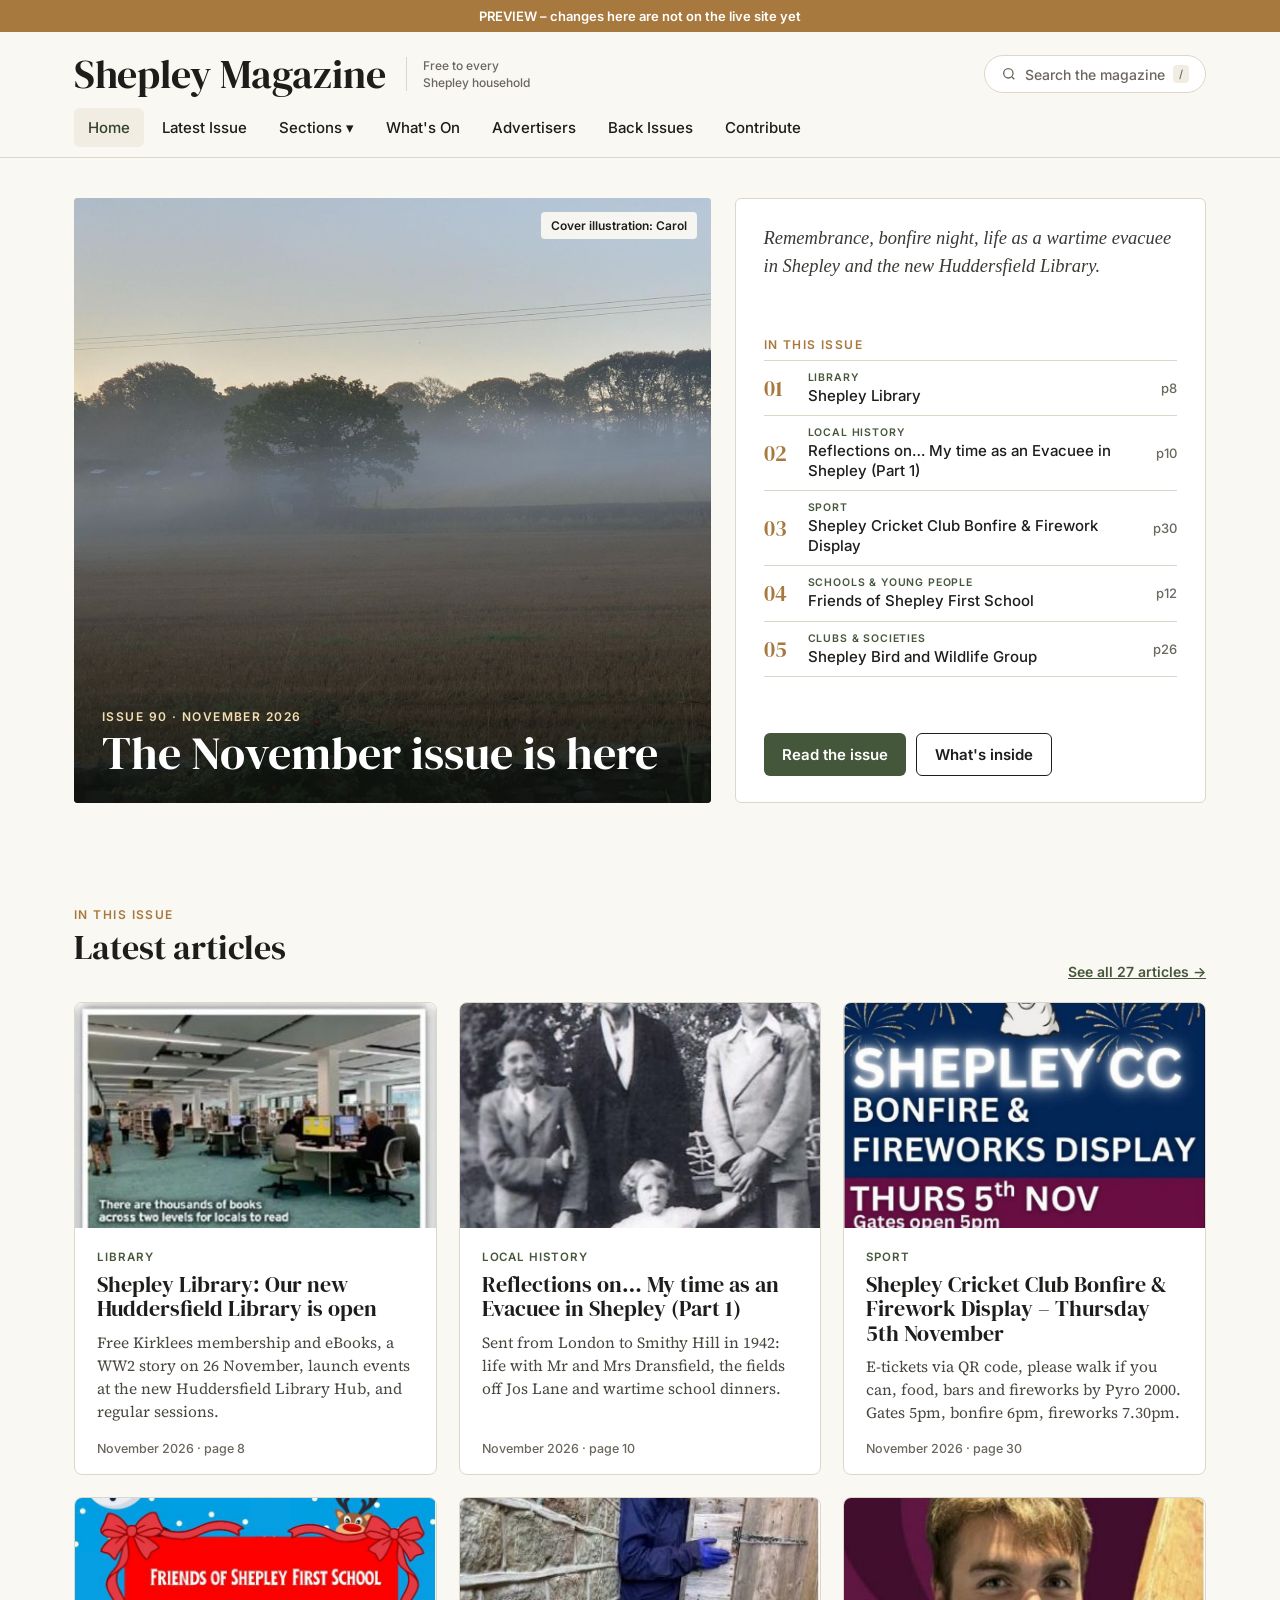
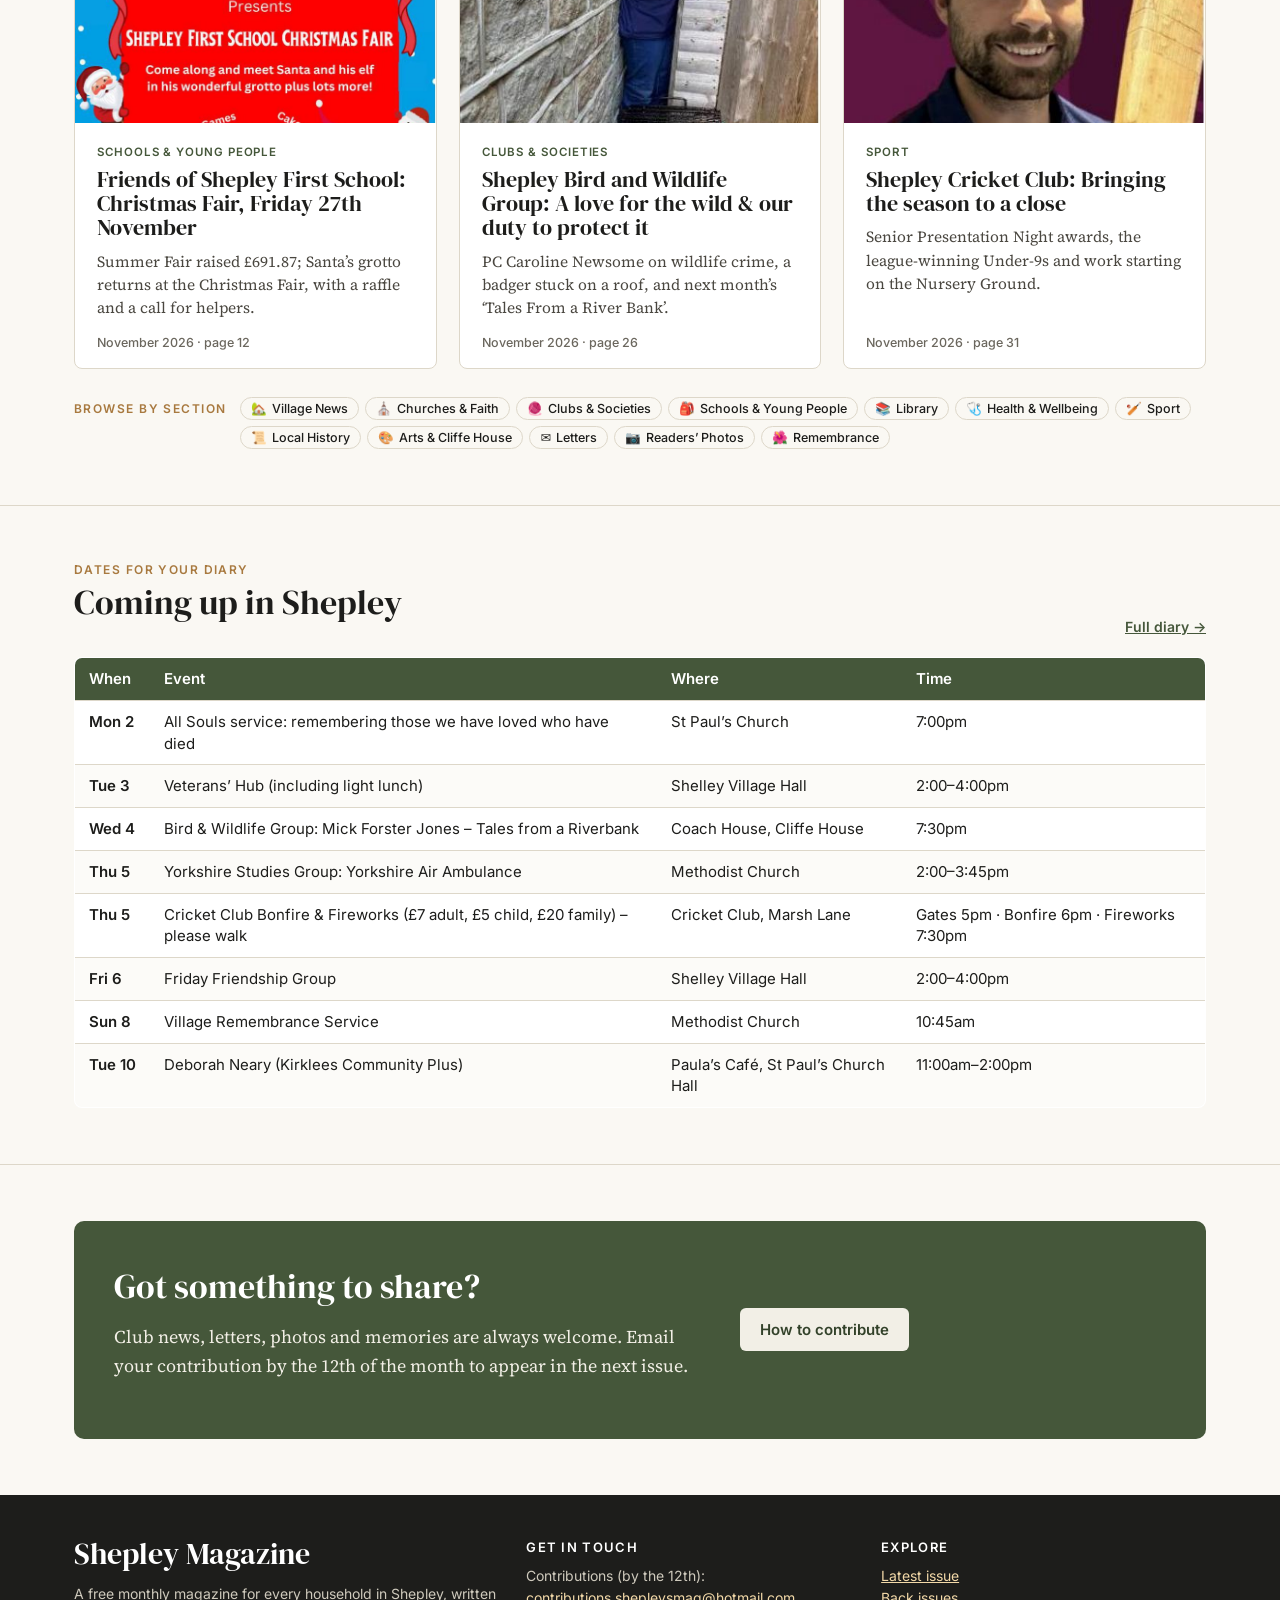
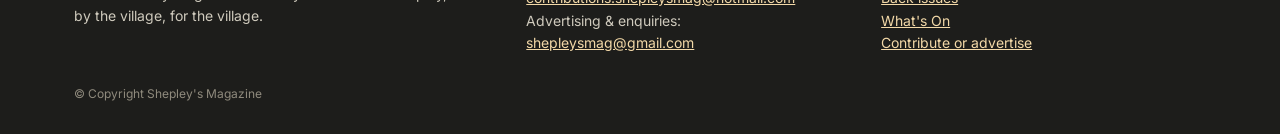
==== commit d1281434: "Preview: remove phone gap under the cover photo; clearer Menu button and menu Co-Authored-By: Claude" ====
--- a/preview/index.html
+++ b/preview/index.html
@@ -26,7 +26,7 @@
           <svg width="16" height="16" viewBox="0 0 24 24" fill="none" stroke="currentColor" stroke-width="2" aria-hidden="true"><circle cx="11" cy="11" r="7"/><path d="m20 20-3.5-3.5"/></svg>
           <span class="lbl">Search the magazine</span><kbd>/</kbd>
         </button>
-        <button class="burger" id="burger" aria-label="Menu">☰</button>
+        <button class="burger" id="burger" aria-label="Menu" aria-expanded="false"><span class="burger-ico" aria-hidden="true"><i></i><i></i><i></i></span><span class="burger-lbl">Menu</span></button>
       </div>
     </div>
     <nav class="main" id="nav" aria-label="Main">
--- a/preview/assets/site.css
+++ b/preview/assets/site.css
@@ -247,3 +247,94 @@
 #lightbox.zoomed{align-items:flex-start;overflow:auto}
 #lightbox.zoomed figure{max-width:none;max-height:none}
 #lightbox.zoomed img{max-width:none;max-height:none;width:min(1500px,200vw);cursor:zoom-out}
+
+/* A–Z advertisers */
+.adv-tools{position:sticky;top:0;z-index:5;background:var(--paper);padding:14px 0 12px;margin:18px 0 6px;border-bottom:1px solid var(--line)}
+#advQ{width:100%;max-width:560px;font:500 16px var(--sans);padding:11px 16px;border:1px solid var(--line);border-radius:999px;background:var(--white);outline:none}
+#advQ:focus{border-color:var(--green)}
+.adv-cats{display:flex;flex-wrap:wrap;gap:6px;margin:12px 0}
+.az{display:flex;flex-wrap:wrap;gap:2px;font:600 14px var(--sans)}
+.az a,.az span{display:inline-flex;align-items:center;justify-content:center;width:28px;height:28px;border-radius:5px}
+.az a{color:var(--green-d);text-decoration:none;background:var(--white);border:1px solid var(--line)}
+.az a:hover{background:var(--green);color:#fff;border-color:var(--green)}
+.az span{color:#c9c3b4}
+.adv-letter{font-size:40px;margin:34px 0 14px;color:var(--gold);border-bottom:1px solid var(--line);padding-bottom:6px}
+.adv-grid{display:grid;grid-template-columns:repeat(auto-fill,minmax(320px,1fr));gap:18px}
+.adv{display:flex;flex-direction:column;background:var(--white);border:1px solid var(--line);border-radius:8px;overflow:hidden}
+.adv-img{all:unset;cursor:zoom-in;display:flex;align-items:center;justify-content:center;background:#f4f1ea;height:210px;border-bottom:1px solid var(--line)}
+.adv-img img{max-width:100%;max-height:210px;object-fit:contain;display:block}
+.adv-body{padding:16px 18px 18px;display:flex;flex-direction:column;gap:4px;flex:1}
+.adv-cat{font:600 11px var(--sans);letter-spacing:.08em;text-transform:uppercase;color:var(--green)}
+.adv h3{font-size:21px;margin:2px 0 2px}
+.adv p{margin:0;font-size:15.5px;line-height:1.45;color:#4a4740}
+.adv-links{display:flex;flex-wrap:wrap;gap:8px;margin-top:auto;padding-top:12px}
+.adv-links a{font:600 13px var(--sans);text-decoration:none;color:var(--green-d);border:1px solid var(--line);border-radius:999px;padding:5px 12px}
+.adv-links a:hover{border-color:var(--green);background:var(--paper)}
+.adv-links .adv-tel{background:var(--green);color:#fff;border-color:var(--green)}
+.adv-links .adv-tel:hover{background:var(--green-d)}
+.adv-pages-wrap{margin-top:44px;font:500 15px var(--sans)}
+.adv-pages-wrap summary{cursor:pointer;color:var(--green-d)}
+@media(max-width:600px){.adv-grid{grid-template-columns:1fr}.az a,.az span{width:24px;height:24px;font-size:12px}}
+
+.adv.flash{animation:advflash 2.4s ease}
+@keyframes advflash{0%,40%{box-shadow:0 0 0 4px var(--gold)}100%{box-shadow:0 0 0 0 transparent}}
+@media(max-width:700px){.adv-tools{position:static}}
+.adv-tools{position:static}
+
+/* Show the whole cover photo, uncropped and larger */
+.hero2{grid-template-columns:1.45fr 1fr;gap:44px;align-items:stretch}
+.hero2 .hero-img{aspect-ratio:1600/1521;min-height:0;height:auto}
+.hero2 .hero-img > img{object-fit:contain;background:#d8d4c8}
+.hero2 .hero-side{justify-content:space-between;gap:20px}
+.hero2 .hero-side .lede{font-size:21px}
+.hero2 .featured a{padding:12px 2px}
+@media(max-width:900px){.hero2{grid-template-columns:1fr}}
+
+.hero2 .hero-side .actions{margin-top:0}
+.hero-list-label{font:600 12px var(--sans);letter-spacing:.12em;text-transform:uppercase;color:var(--gold);margin-bottom:8px}
+.hero2 .featured a{padding:13px 2px;font-size:15.5px}
+
+/* Hero v3: photo defines the height; text in a neat panel beside it */
+.hero2{grid-template-columns:minmax(0,1.35fr) minmax(0,1fr);gap:24px;align-items:start}
+.hero2 .hero-img{width:100%;aspect-ratio:1600/1521;height:auto}
+.hero2 .hero-side{height:0;min-height:100%;background:var(--white);border:1px solid var(--line);border-radius:6px;padding:26px 28px;justify-content:space-between;gap:14px;overflow:hidden}
+.hero2 .hero-side .lede{font-size:18.5px;line-height:1.5;font-style:italic;color:#3b3934}
+.hl-list{list-style:none;margin:0;padding:0;border-top:1px solid var(--line)}
+.hl-list li{border-bottom:1px solid var(--line)}
+.hl-list a{display:grid;grid-template-columns:34px 1fr auto;align-items:center;gap:10px;padding:10px 0;text-decoration:none;color:var(--ink)}
+.hl-list a:hover .hl-t{color:var(--green)}
+.hl-n{font-family:var(--serif);font-size:22px;color:var(--gold);line-height:1}
+.hl-t{font:500 15px/1.3 var(--sans)}
+.hl-t small{display:block;font:600 10.5px var(--sans);letter-spacing:.08em;text-transform:uppercase;color:var(--green);margin-bottom:2px}
+.hl-p{font:500 13px var(--sans);color:var(--muted)}
+.hero2 .actions .btn{padding:11px 18px}
+@media(max-width:900px){.hero2{grid-template-columns:1fr}.hero2 .hero-side{height:auto;min-height:0}}
+
+/* Phone: hero photo at its natural size (no gap) */
+@media(max-width:900px){
+  .hero2{gap:16px;padding:20px 0 36px}
+  .hero2 .hero-img{aspect-ratio:auto;min-height:0;height:auto}
+  .hero2 .hero-img > img{position:static;display:block;width:100%;height:auto}
+  .hero2 .hero-over{left:20px;right:20px;bottom:18px}
+  .hero2 .hero-over h1{font-size:34px}
+  .hero2 .hero-side{padding:20px 20px}
+}
+/* Phone: a menu button that stands out, and a clearer menu */
+.burger{align-items:center;gap:8px;background:var(--green);color:#fff;border:0;border-radius:999px;padding:10px 16px 10px 14px;font:600 15px var(--sans);cursor:pointer}
+.burger:hover{background:var(--green-d)}
+.burger-ico{display:inline-flex;flex-direction:column;gap:3px;width:16px}
+.burger-ico i{display:block;height:2px;background:#fff;border-radius:2px;transition:transform .2s,opacity .2s}
+.burger.open .burger-ico i:nth-child(1){transform:translateY(5px) rotate(45deg)}
+.burger.open .burger-ico i:nth-child(2){opacity:0}
+.burger.open .burger-ico i:nth-child(3){transform:translateY(-5px) rotate(-45deg)}
+@media(max-width:900px){
+  .burger{display:inline-flex}
+  .search-btn{padding:10px 12px}
+  nav.main{margin:0 -24px;padding:6px 0 10px;background:var(--white);border-top:1px solid var(--line);box-shadow:0 14px 24px rgba(0,0,0,.08)}
+  nav.main > a, nav.main .dd > button{font-size:17px;padding:14px 24px;border-radius:0;border-bottom:1px solid var(--paper2);width:100%;justify-content:space-between}
+  nav.main a.active, nav.main .dd > button.active{background:var(--paper2);box-shadow:inset 4px 0 0 var(--green)}
+  .dd-panel{padding:4px 0 8px 24px;background:var(--paper)}
+  .dd-panel a{padding:10px 14px}
+  .dd-panel a span{display:none}
+}
+@media(max-width:420px){.mast .name{font-size:24px}.head-tools{gap:8px}}
